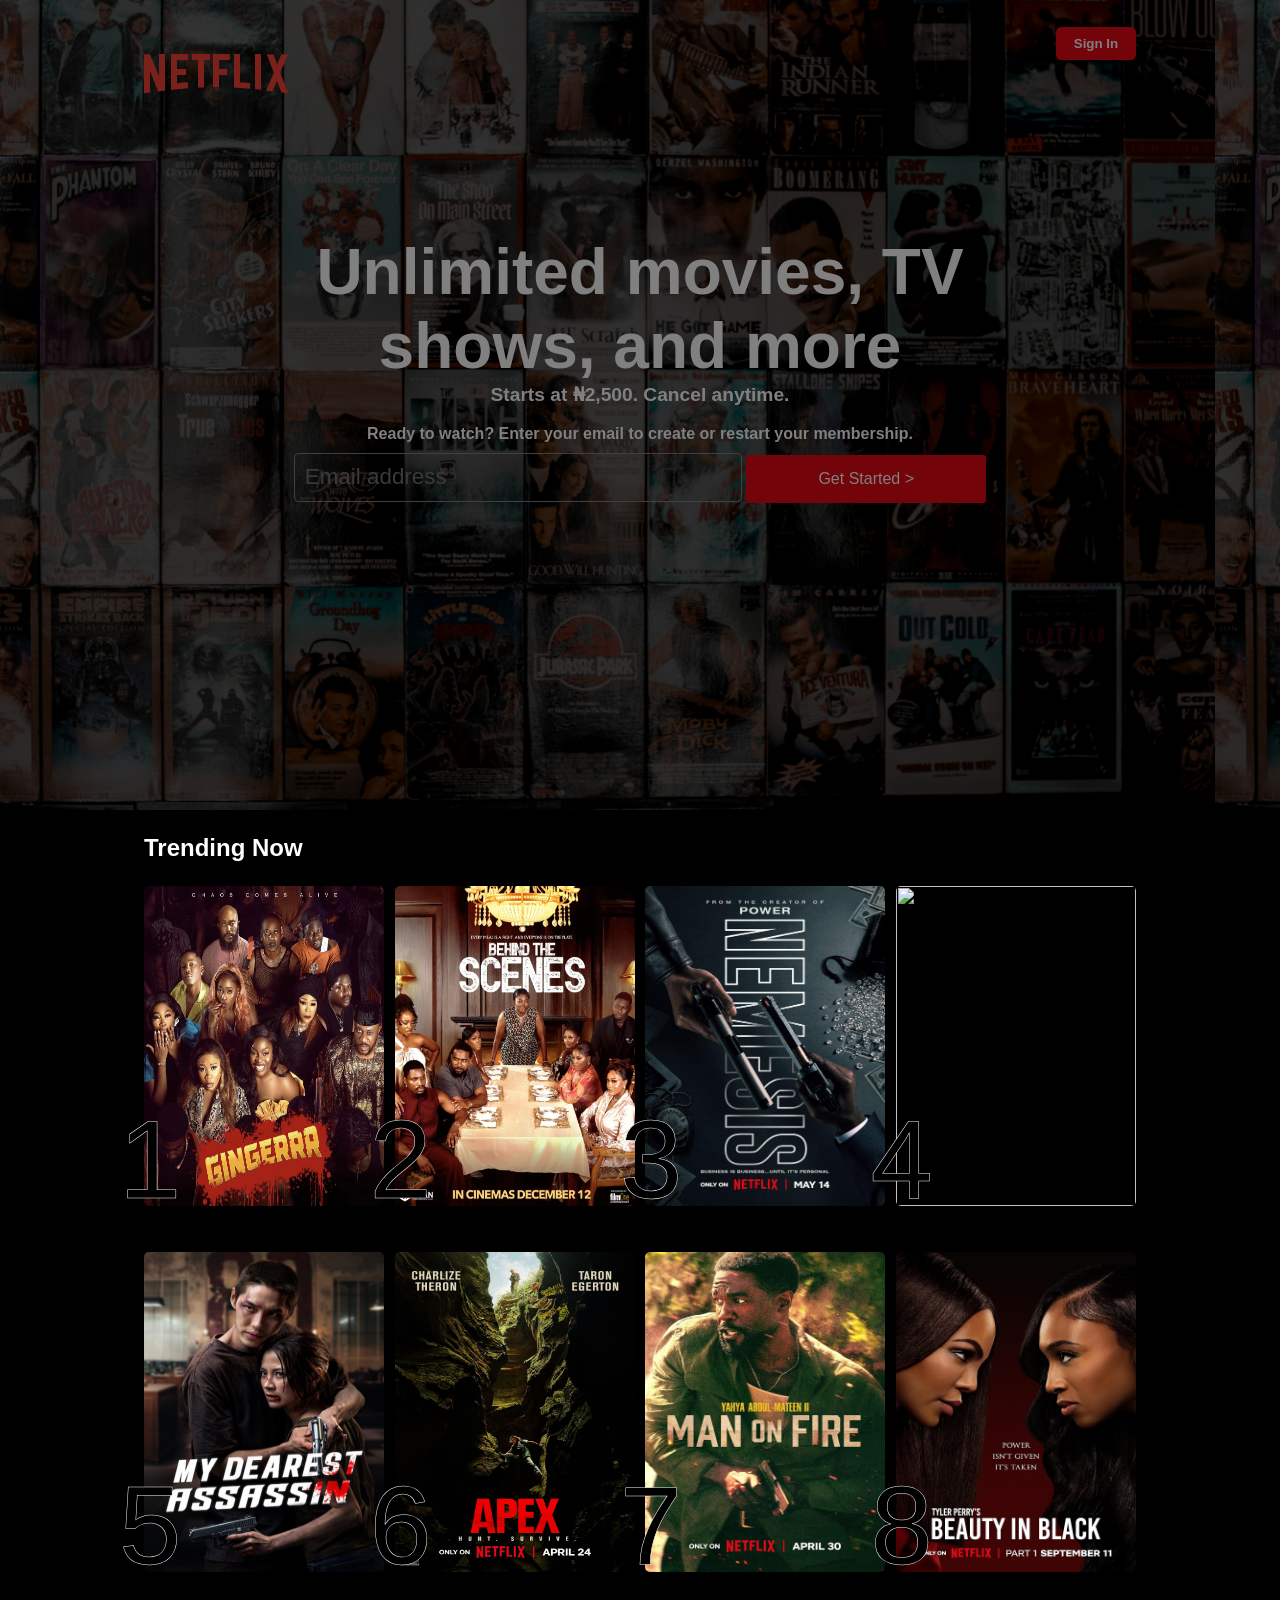
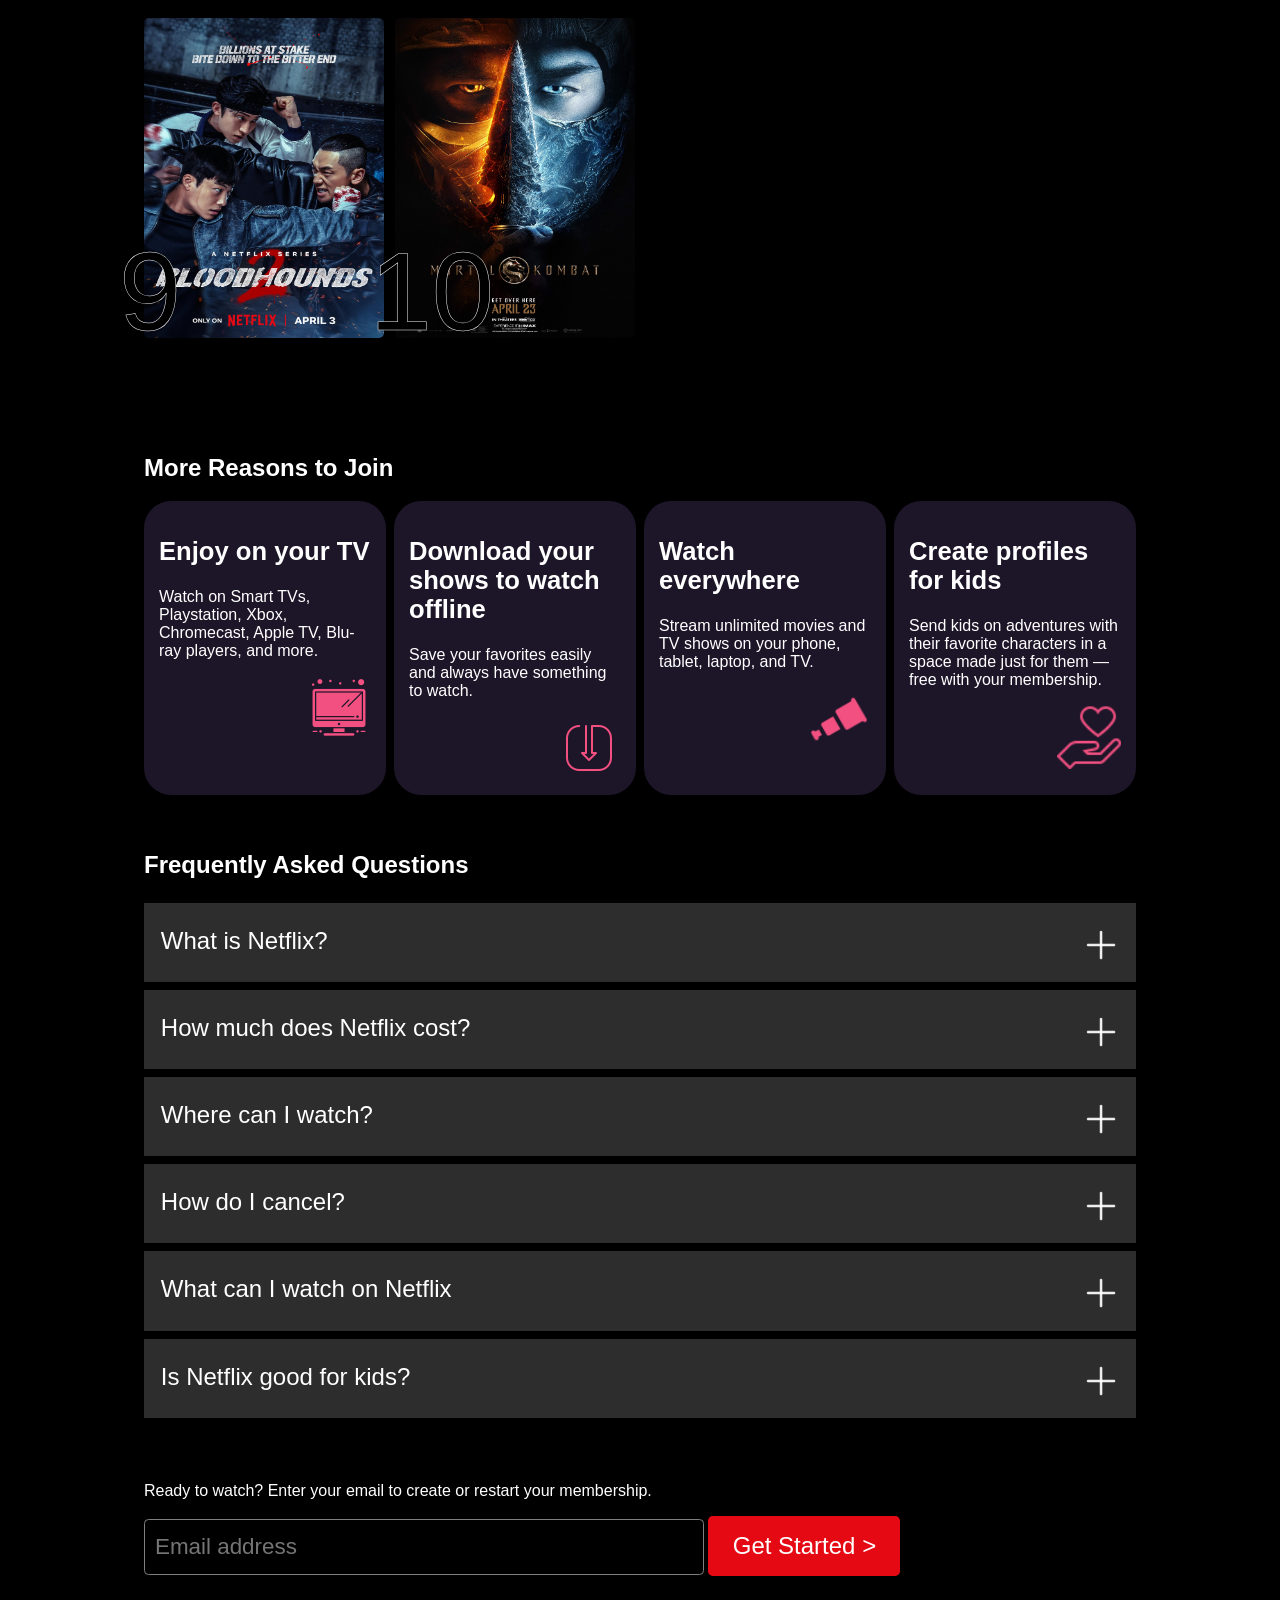
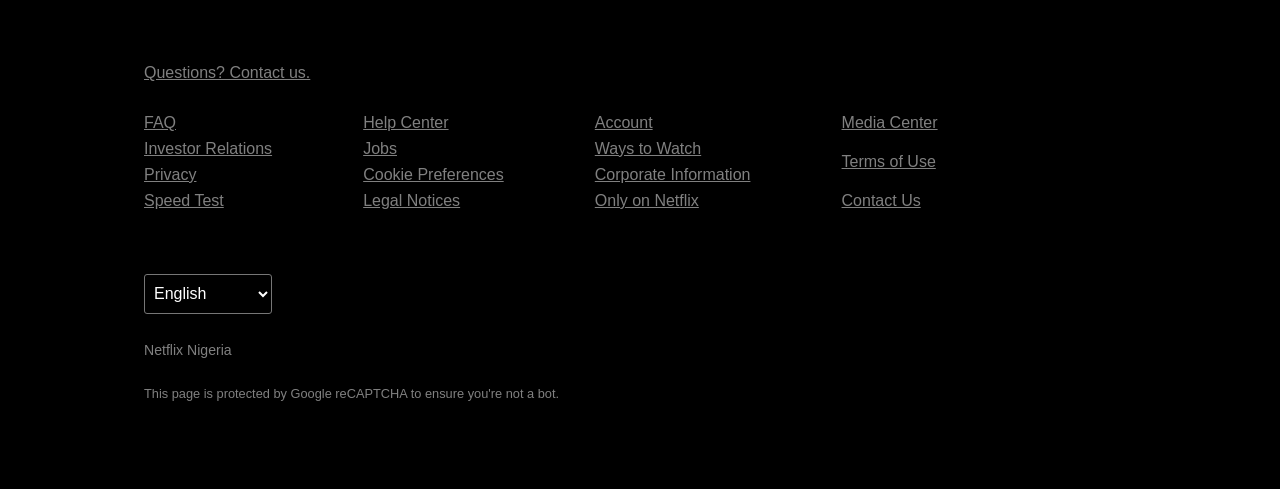
==== index.html @ 7371b861 "Initial commit" ====
<!DOCTYPE html>
<html lang="en">
<head>
    <meta charset="UTF-8">
    <meta name="viewport" content="width=device-width, initial-scale=1.0">
    <title>Netflix</title>
    <link rel="icon" type="favicon" href="icons8-logo-netflix-24.png">
    <link rel="stylesheet" href="styles.css">
</head>
<body>
    <header>
            <div class="netflix_homecontainer">
               <img src="./3icons8-netflix-144.png" alt="netflix icon">
               <button class="sign-in-btn" >Sign In</button>
            </div>
            <div class="unlimited">
                <div class="box1">
                    <h1>Unlimited movies, TV <br> shows, and more</h1>
                    <p>Starts at ₦2,500. Cancel anytime.</p>
                </div>
            <h3>Ready to watch? Enter your email to create or 
                restart your membership.</h3>
                <div class="emailBox">
                    <input type="email" name="email" id="email" placeholder="Email address"> 
                    <button>Get Started  <span>></span></button>
                </div>
            
            </div>
            
    </header>

    <main>
        <section id="trending">
            <h3>Trending Now</h3>
            <div class="images">
                <div class="img-wrap">
                    <img src="./Poster-For-Gingerrr-1.webp" alt="" >
                    <span class="numbers">1</span>
                </div>
                <div class="img-wrap">
                    <img src="./BehindD-Scenes-IMG_3564-819x1024.webp" alt="" >
                    <span class="numbers">2</span>
                </div>
                
                <div class="img-wrap">
                    <img src="./Nemesis-MV5BMGYzNjUyYWYtNDg2NC00NzAxLTlkMDUtMmYxZWZmZmYzYmZjXkEyXkFqcGc@._V1_FMjpg_UX1000_.jpg" alt="" >
                    <span class="numbers">3</span>
                </div>

                <div class="img-wrap">
                    <img src="./Swapped-AAAABWy559RcK_PTwyt5V8CttlzLTkTy3cL6qH5QWCn32JVSv22ynH2OghNn5Aw58WtPgfqC7fvyrW8QZIBTL5_FaH18kTXhejs95BYx.jpg" alt="" >
                    <span class="numbers">4</span>
                </div>

                <div class="img-wrap">
                    <img src="./MyDearestAss-p32919399_p_v8_aa.jpg" alt="" >
                    <span class="numbers">5</span>
                </div>

                <div class="img-wrap">
                    <img src="./Apex-MV5BNjUzODE2ZWYtMDdiMS00ZTA0LWI4MzEtNDkyODNiNmIwMWY1XkEyXkFqcGc@._V1_.jpg" alt="" >
                    <span class="numbers">6</span>
                </div>

                <div class="img-wrap">
                    <img src="./Man-on-fire_MV5BZjFlMTMyZTAtY2NiZS00NzdjLWEwZTUtNDJjYjI4ZmU4NTBiXkEyXkFqcGc@._V1_FMjpg_UX1000_.jpg" alt="" >
                    <span class="numbers">7</span>
                </div>

                <div class="img-wrap">
                    <img src="./Beauty-in-black-MV5BYWU5MmRjZjAtYjA3ZC00YjBkLWFiNGMtYTNhNmZlYzhlM2NkXkEyXkFqcGc@._V1_FMjpg_UX1000_.jpg" alt="" >
                    <span class="numbers">8</span>
                </div>

                <div class="img-wrap">
                    <img src="/BloodHounds-MV5BYjhjZmYwYjItYjA1Yy00NzkwLTk1OWMtZjYzZTg2MWFiYmFjXkEyXkFqcGc@._V1_.jpg" alt="" >
                    <span class="numbers">9</span>
                </div>

                <div class="img-wrap">
                    <img src="./mortal-combat_MV5BNmRmN2I5M2EtNDA1Ny00N2ZmLWE3YWYtMjQ1NTFjY2Q4NWM5XkEyXkFqcGc@._V1_.jpg" alt="" >
                    <span class="numbers">10</span>
                </div>
            </div>
            
        </section>

        <section id="join">
            <h3>More Reasons to Join</h3>
            <div class="boxes">
               
                    <div class="box-organizer">
                        <div>
                            <h1>Enjoy on your TV</h1>
                            <p>Watch on Smart TVs, Playstation, Xbox, 
                            Chromecast, Apple TV, Blu-ray players, and more.</p>
                        </div>
                        <div  class="box-organizer-images">
                            <img class="boxImgs" src="./icons8-television-64.png" alt="television icon">
                        </div>
                        
                    </div>

                    <div class="box-organizer">
                        <div>
                            <h1>Download your shows to watch offline</h1>
                            <p>Save your favorites easily and always 
                                have something to watch.</p>
                        </div>
                        <div class="box-organizer-images">
                            <img class="boxImgs" src="./icons8-download-64.png" alt="download icon" >
                        </div>
                        
                    </div>

                    <div class="box-organizer">
                        <div>
                            <h1>Watch everywhere</h1>
                            <p>Stream unlimited movies and TV 
                            shows on your phone, tablet, laptop, and TV.</p>
                        </div>
                        <div  class="box-organizer-images">
                            <img class="boxImgs" src="./icons8-telescope-60.png" alt="telescope icon">
                        </div>
                        
                    </div>

                    <div class="box-organizer">
                        <div>
                            <h1>Create profiles for kids</h1>
                        <p>Send kids on adventures with their favorite 
                            characters in a space made just for them — 
                            free with your membership.</p>
                        </div>
                        <div  class="box-organizer-images">
                            <img class="boxImgs" src="./icons8-trust-50.png" 
                            alt="love icon above hand to signify trust">
                        </div>
                    </div>
                    
              
            </div>
        </section>

        <section id="questions">
            <h3>Frequently Asked Questions</h3>
            <div class="questions-box-container">
                <div class="questionsSpace">What is Netflix?<img src="./icons8-plus-math-96.png" alt="plus sign"></div> 
                <div class="questionsSpace">How much does Netflix cost?<img src="./icons8-plus-math-96.png" alt="plus sign"></div>
                <div class="questionsSpace">Where can I watch?<img src="./icons8-plus-math-96.png" alt="plus sign"></div>
                <div class="questionsSpace">How do I cancel?<img src="./icons8-plus-math-96.png" alt="plus sign"></div>
                <div class="questionsSpace">What can I watch on Netflix<img src="./icons8-plus-math-96.png" alt="plus sign"></div>
                <div class="questionsSpace">Is Netflix good for kids?<img src="./icons8-plus-math-96.png" alt="plus sign"></div>
            </div>
           
        </section>
    </main>

    <div class="ready2watch">
        <p>Ready to watch? Enter your email to create or restart your membership.</p>
        <input type="email" name="email" id="email" placeholder="Email address"> <button>Get Started ></button>
    </div>

    <footer>
        <a href="">Questions? Contact us.</a>
        <div class="contact">
            <div>
                <a href="">FAQ</a>
                <a href="">Investor Relations</a>
                <a href="">Privacy</a>
                <a href="">Speed Test</a>
            </div>
            <div>
                <a href="">Help Center</a>
                <a href="">Jobs</a>
                <a href="">Cookie Preferences</a>
                <a href="">Legal Notices</a>
            </div>
            <div>
                <a href="">Account</a>
                <a href="">Ways to Watch</a>
                <a href="">Corporate Information</a>
                <a href="">Only on Netflix</a>
            </div>
            <div>
                <a href="">Media Center</a>
                <a href="">Terms of Use</a>
                <a href="">Contact Us</a>
            </div>
        </div>
        

        <select name="translate" id="translate"><img src="./icons8-translate-50.png" alt="translate icon" height="1.2em" width="1.2em">English
            <option value="1">English</option>
        </select>
        <div class="netflix-nigeria">
            <p>Netflix Nigeria</p> 

            <p>This page is protected by Google reCAPTCHA to ensure you're not a bot.</p>
        </div>
       
    </footer>
</body>
</html>
---- styles.css ----
html {
    background-color: black;
    color: #fff;
    font-family:Arial, Helvetica, sans-serif ;
}
body {
    margin: 0;
}
/* header code starts here */
header {
    background-image: url(background_mosaic_\ NEtflix-tyson-moultrie-BQTHOGNHo08-unsplash.jpg);
    background-size: contain;
    opacity: 0.5;
   background-color: rgba(0, 0, 0, 0.6);  /* The darkening color layer */
    background-blend-mode: darken;
    height: 90vh;
    width: 100%;
}

.netflix_homecontainer {
    display: flex;
    justify-content: space-between;
    padding: 0 9em;
    /* height: 6.3em; */
}
.sign-in-btn {
    margin-top: 2em;
    height: 2.5em;
    width: 6em;
    border-radius: 0.4em;
    background-color: rgb(229, 9, 20);
    color: #fff;
    font-weight: bold;
    border: 0;
    cursor: pointer;
}
.sign-in-btn:hover {
    background-color: rgb(167, 29, 36);
}

.unlimited {
    display: flex;
    flex-direction: column;
    justify-content: center;
    align-self: center;
    align-items: center;
    text-align: center;
    height: 50vh;
    font-weight: bold;
}
.box1 >h1 {
    font-size: 4em;
    margin: 0;
}
.box1 >p {
    margin: 0;
    margin-bottom: 1em;
    font-size: 1.2em;
} 
.unlimited >h3 {
    margin: 0;
    margin-bottom: 10px;
    font-size: 1em;

}
.emailBox > input {
    height: 2.2em;
    width: 20em;
    padding: 10px;
    box-sizing: border-box;
    background-color: transparent;
    color: white;
    border-radius: 0.2em;
    border: 1px solid gray;
    font-size: 1.4em;
}
.emailBox > button {
    height: 3em;
    width: 15em;
    background-color: rgb(229, 9, 20);
    color: #fff;
    border: 0;
    padding: 10px;
    border-radius: 0.2em;
    font-size: 1em; 
    cursor: pointer;
}
.emailBox > button:hover {
    background-color: rgb(167, 29, 36);
}
/* header code ends here */

main {
    padding: 0 9em;
}

/* trending now */
#trending >h3 {
    font-size: 1.5em;
}



.images {
    display: grid;
    grid-template-columns: repeat(4, 1fr);
    flex-wrap: wrap;
    box-sizing: border-box;
    gap: 10px;
}
.img-wrap {
    position: relative;
    display: inline-block;
}
.img-wrap img {
    border-radius: 5px;
    height: 20em;
    width: 15em;
    cursor: pointer; 
    margin-bottom: 2em;
}
.numbers {
    position: absolute;
   font-size: 7em;
   bottom: 18px;
   left: -25px;
   color: black;
   -webkit-text-stroke: 0.5px white;
}

.img-wrap:hover {
    transition: transform 0.3s ease-in-out;
    transform: scale(1.1);
}
/* join section starts here */
#join {
    /* box-sizing: border-box; */
    width: 100%;
    margin-top: 5em;

}
#join h3 {
    margin-bottom: 0.8em;
    font-size: 1.5em;
}
.boxes {
    display: grid;                          /* corrections to the uploaded version */    
    grid-auto-rows: 1fr;                    /* corrections to the uploaded version */    
    grid-template-columns: repeat(4, 1fr);  /* corrections to the uploaded version */    
    gap: 0.5em;
    /* box-sizing: border-box; */
   
}
.boxes >div {
    border-radius: 1.7rem;
    /* height: 17rem; */        /* corrections to the uploaded version */    
    /* width: 20rem; */         /* corrections to the uploaded version */    
    padding: 15px;
    background-color: #1d1629;
    box-sizing: border-box;      /* corrections to the uploaded version */    
}
.box-organizer {
    display: flex;
    flex-direction: column;
    justify-content: space-between;
   
}
.box-organizer >div {
    height: 90%;
}
.box-organizer >div>h1 {
    font-size: 1.6rem;
}
.box-organizer >div>p {
    align-self: center;
}

.box-organizer-images {
    display: flex;
    width: 100%;
    height: 100%;
    justify-content: flex-end;
}
.boxImgs {
    height: 4em;
}

/* join section ends here */

#questions {
    margin-top: 3.5em;
}
#questions h3 {
    font-size: 1.5em;
}
.questionsSpace {
    display: flex;
    justify-content: space-between;
    background-color: #2D2D2D;
    height: 1.3em;
    padding: 1em 0.7em;
    font-size: 1.5em;
    cursor: pointer;
}
.questionsSpace:hover {
    background-color: #414141;
}
.questionsSpace:active {
    border: none;
}
.questionsSpace img {
    height: 1.5em;
    justify-self: center;
}
.questions-box-container {
    display: flex;
    flex-direction: column;
    justify-items: center;
    gap: 0.5em;
}

/* ready2watch starts here */
.ready2watch {
    justify-self: center;
    margin-top: 4em;
    gap: 0.5em;
    padding: 0 9em;
    text-wrap: nowrap;
}
.ready2watch p {
    justify-self: center;;
}
.ready2watch input {
    height: 2.5em;
    width: 25em;
    padding: 10px;
    box-sizing: border-box;
    background-color: transparent;
    color: white;
    border-radius: 0.2em;
    border: 1px solid gray;
    font-size: 1.4em;
}

.ready2watch button {
    height: 2.5em;
    width: 8em;
    background-color: rgb(229, 9, 20);
    color: #fff;
    border: 0;
    padding: 10px;
    border-radius: 0.2em;
    font-size: 1.5em; 
    cursor: pointer;
}
.ready2watch button:hover {
    background-color: rgb(167, 29, 36);
} 
/* ready2watch ends here */
footer {
    width: 100%;
    color: gray;
    padding: 0 9em;
    margin: 5.5em 0;
    box-sizing: border-box;
}
footer a {
    color: gray;
    font-size: 1em;
}
.contact {
    display: flex;
    width: 80%;
    margin-top: 2em;
    justify-content: space-between;
}
.contact div {
    display: flex;
    flex-direction: column;
    justify-content: space-between;
    gap: 0.5em;
}
select {
    background-color: transparent;
    color: white;
    font-size: 1em;
    margin-top: 4em;
    height: 2.5em;
    width: 8em;
    padding: 5px;
    border-radius: 3px;
}

.netflix-nigeria {
    font-size: 0.8em;
}
.netflix-nigeria p {
    margin: 2em 0;
}
.netflix-nigeria p:first-child {
    font-size: 1.1em;
}
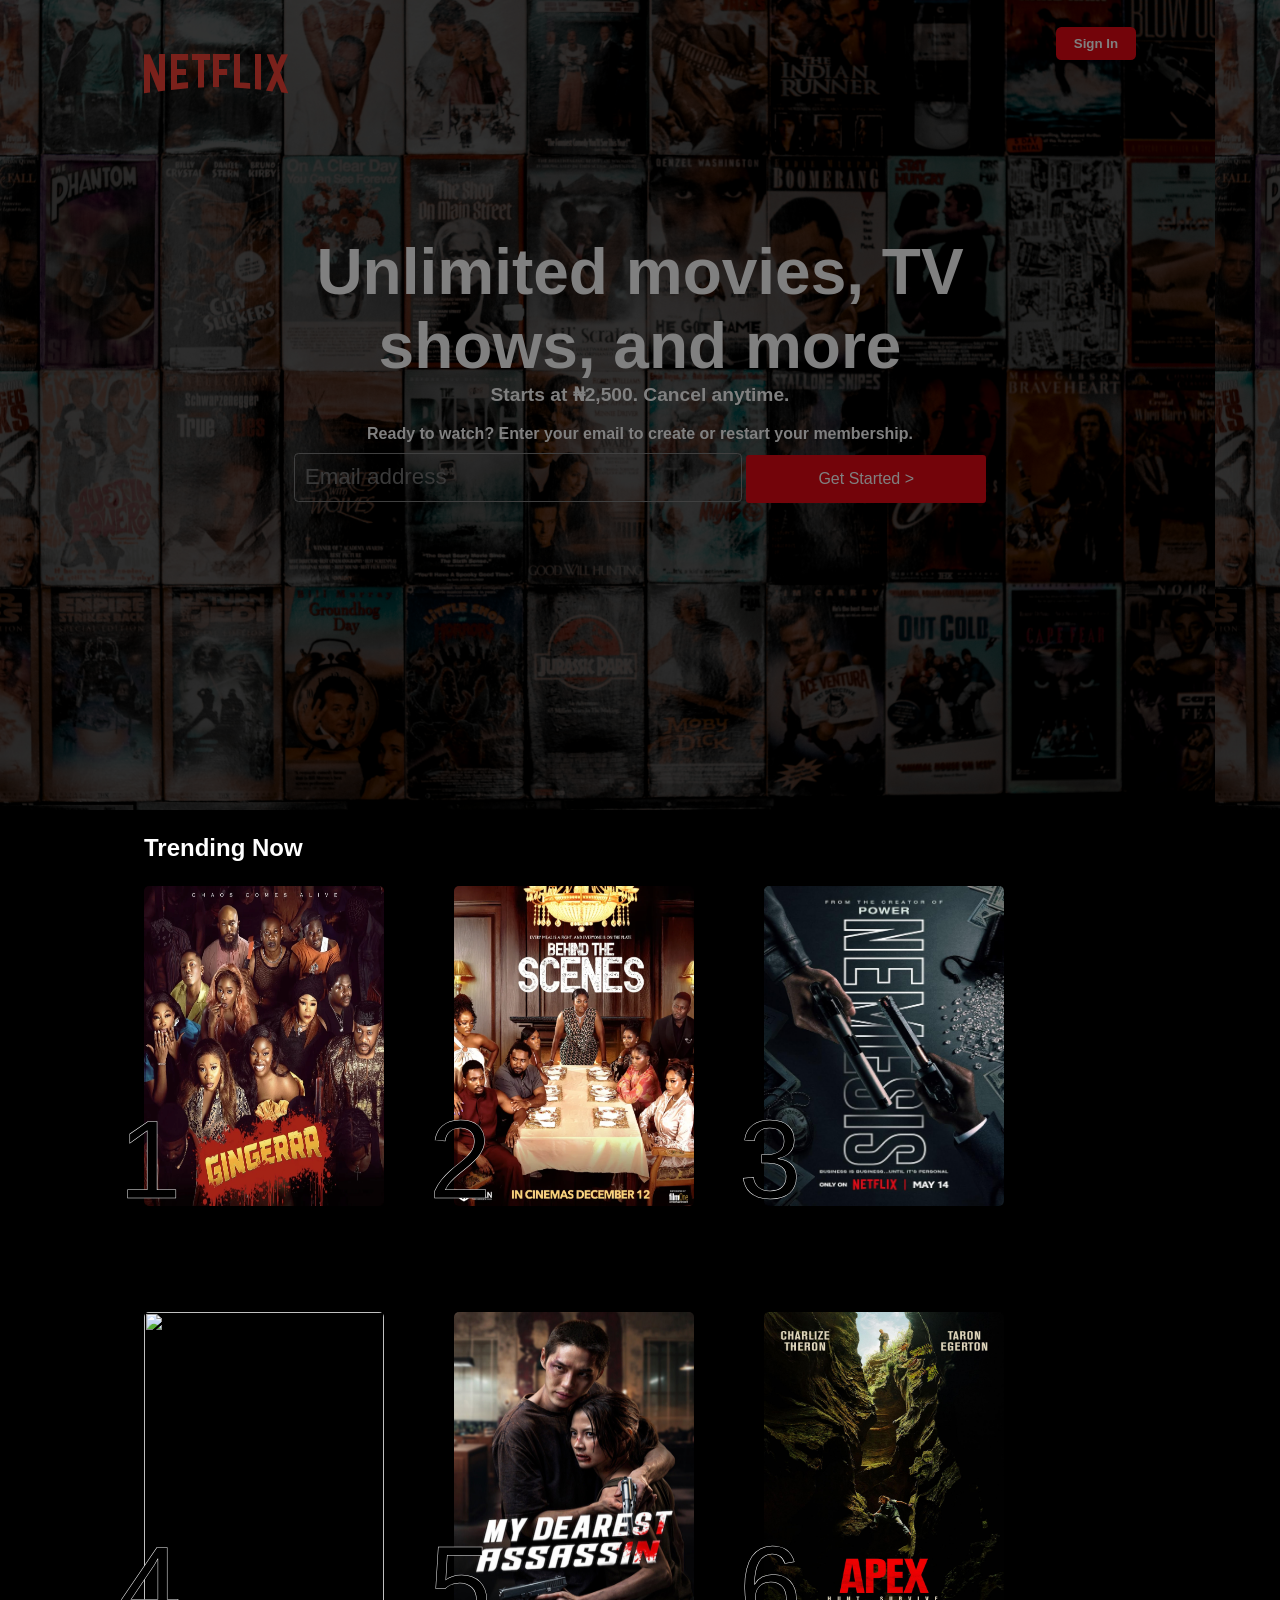
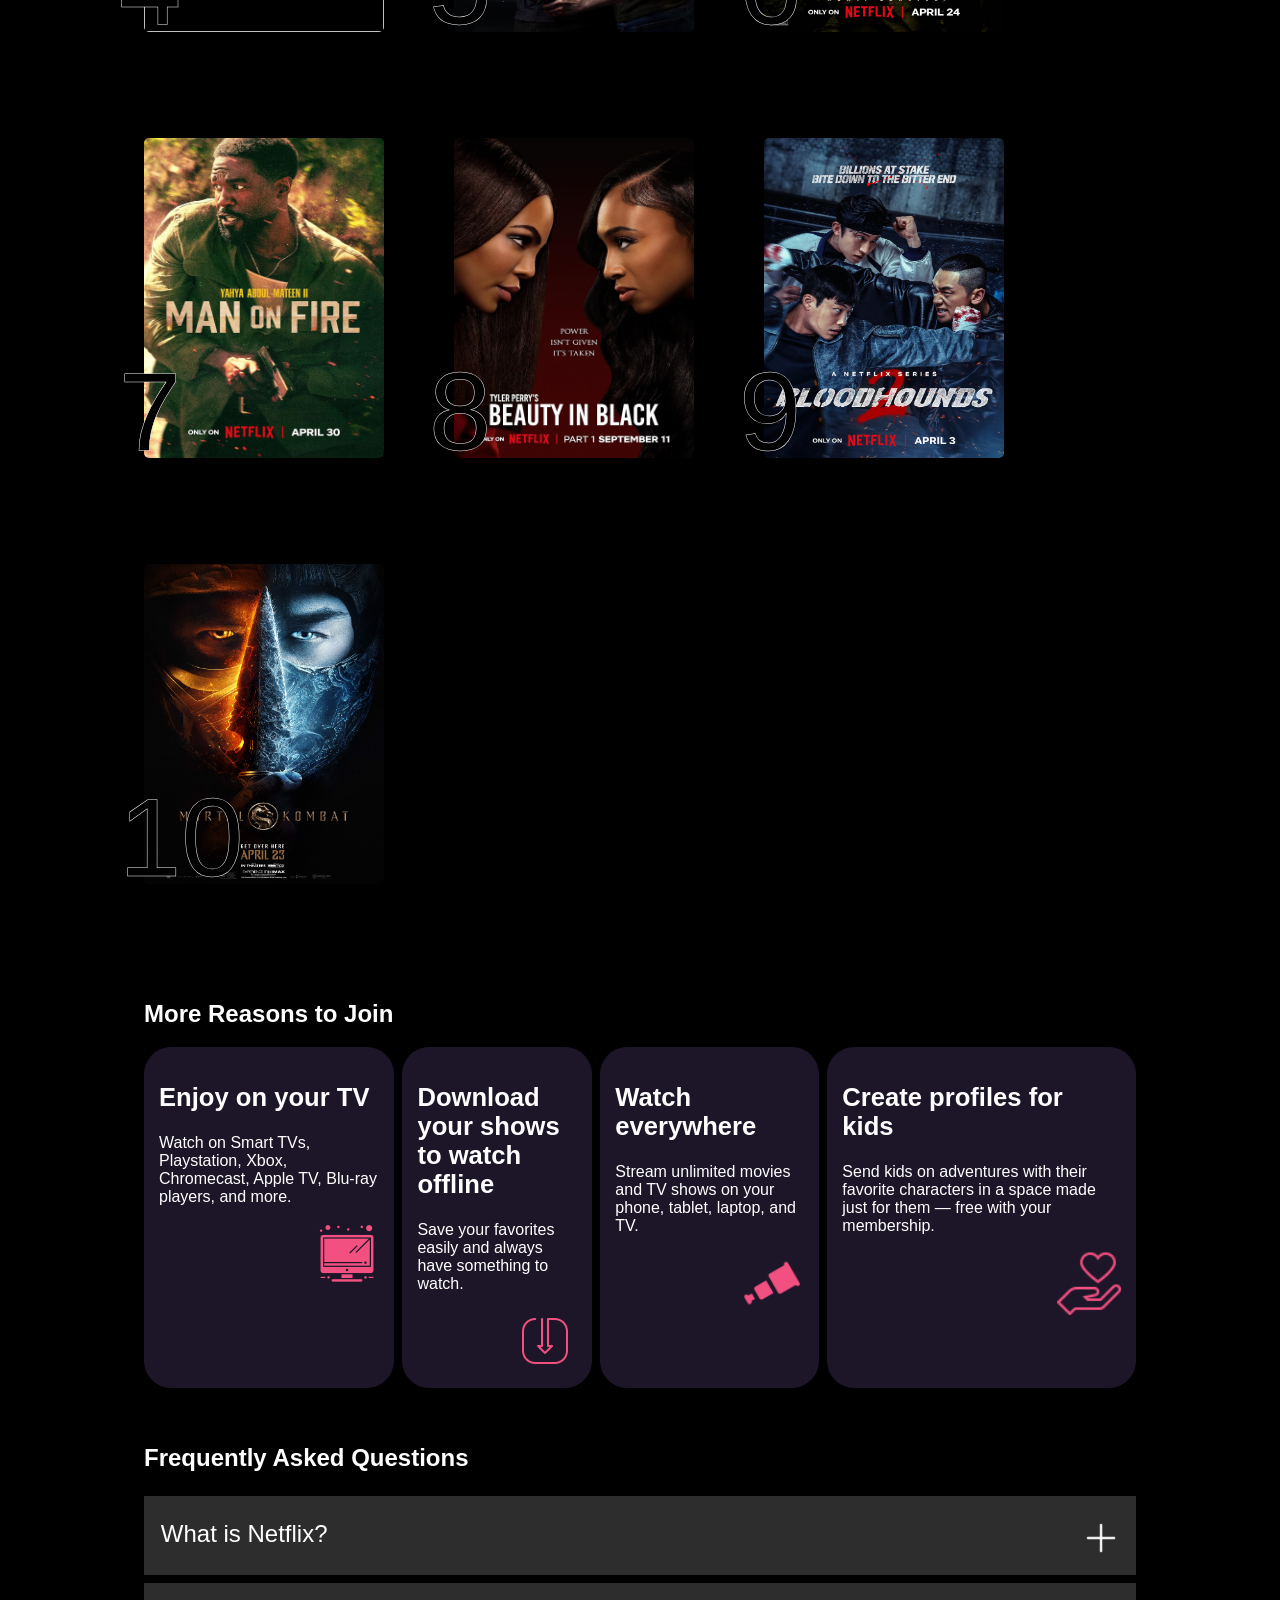
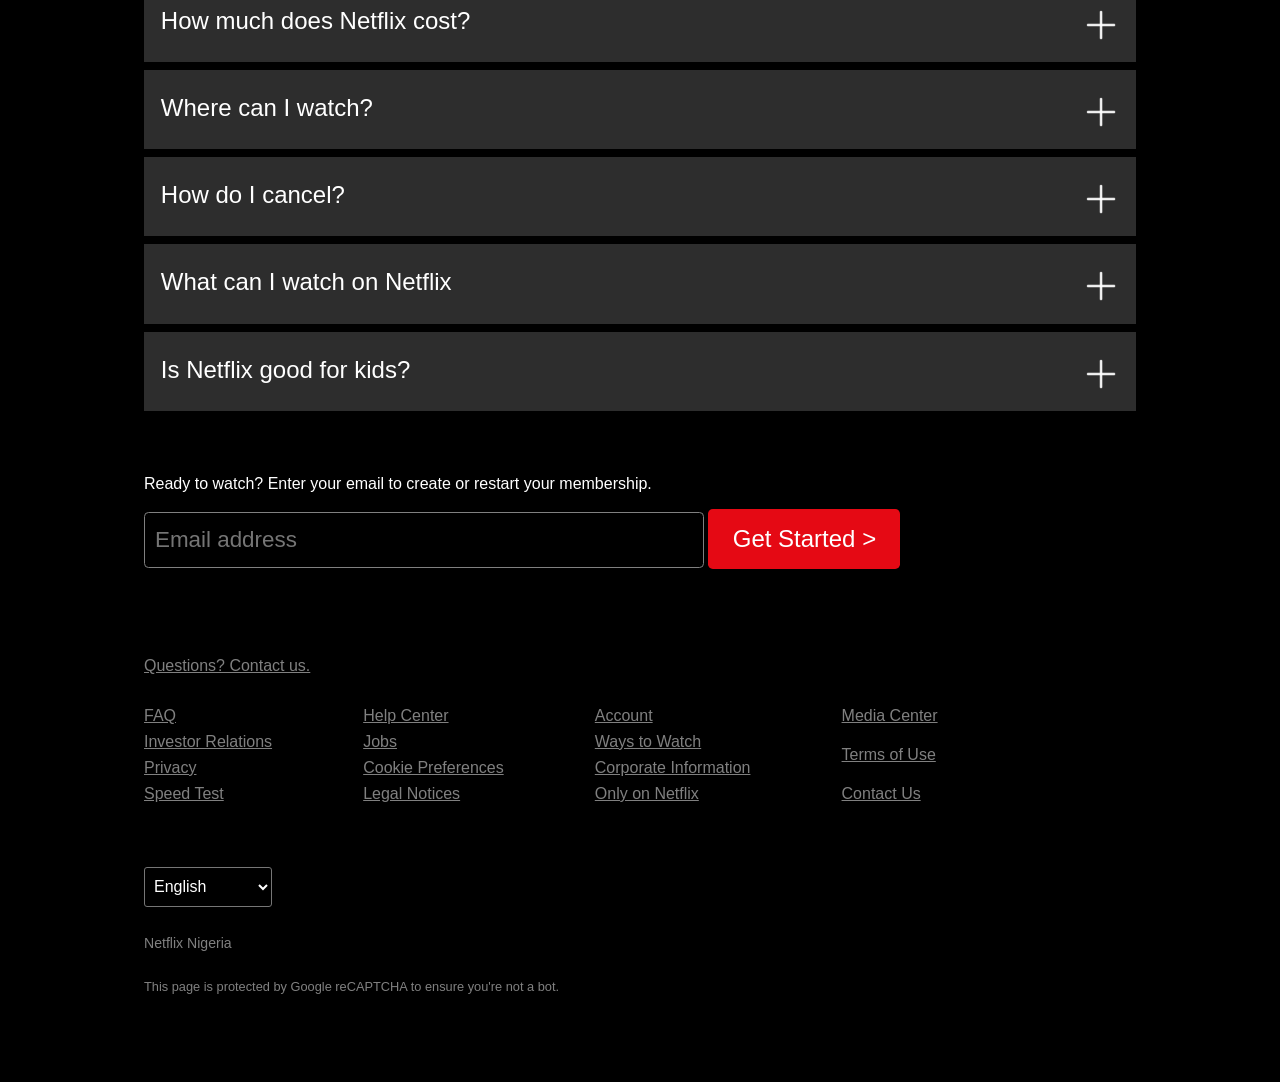
==== commit cc9bddc5: "commit" ====
--- a/index.html
+++ b/index.html
@@ -4,13 +4,13 @@
     <meta charset="UTF-8">
     <meta name="viewport" content="width=device-width, initial-scale=1.0">
     <title>Netflix</title>
-    <link rel="icon" type="favicon" href="icons8-logo-netflix-24.png">
+    <link rel="icon" type="favicon" href="favicon.png">
     <link rel="stylesheet" href="styles.css">
 </head>
 <body>
     <header>
             <div class="netflix_homecontainer">
-               <img src="./3icons8-netflix-144.png" alt="netflix icon">
+               <img src ="./3icons8-netflix-144.png" alt="netflix icon">
                <button class="sign-in-btn" >Sign In</button>
             </div>
             <div class="unlimited">
@@ -26,6 +26,7 @@
                 </div>
             
             </div>
+           
             
     </header>
 
--- a/styles.css
+++ b/styles.css
@@ -102,11 +102,10 @@
 
 
 .images {
-    display: grid;
-    grid-template-columns: repeat(4, 1fr);
+    display: flex;
     flex-wrap: wrap;
     box-sizing: border-box;
-    gap: 10px;
+    gap: 70px;
 }
 .img-wrap {
     position: relative;
@@ -144,9 +143,7 @@
     font-size: 1.5em;
 }
 .boxes {
-    display: grid;                          /* corrections to the uploaded version */    
-    grid-auto-rows: 1fr;                    /* corrections to the uploaded version */    
-    grid-template-columns: repeat(4, 1fr);  /* corrections to the uploaded version */    
+    display: flex;                          /* corrections to the uploaded version */                      /* corrections to the uploaded version */    
     gap: 0.5em;
     /* box-sizing: border-box; */
    
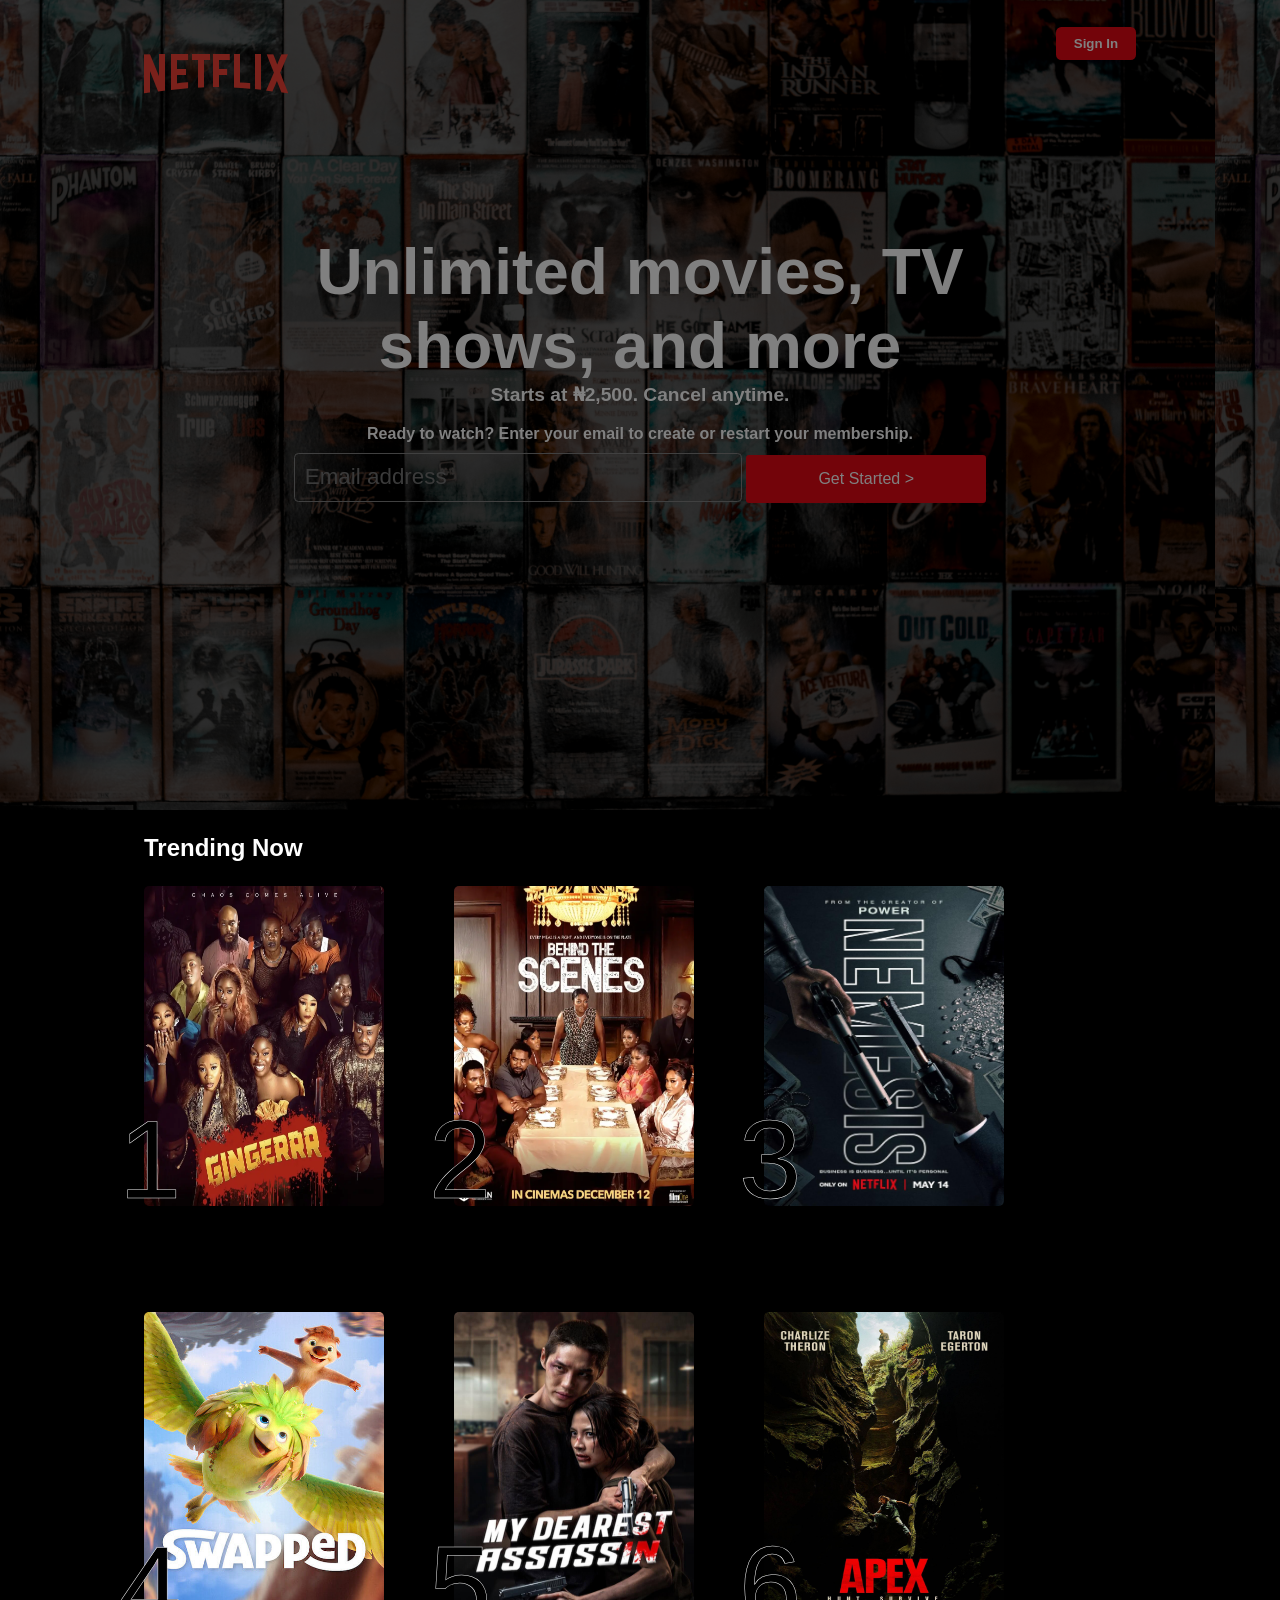
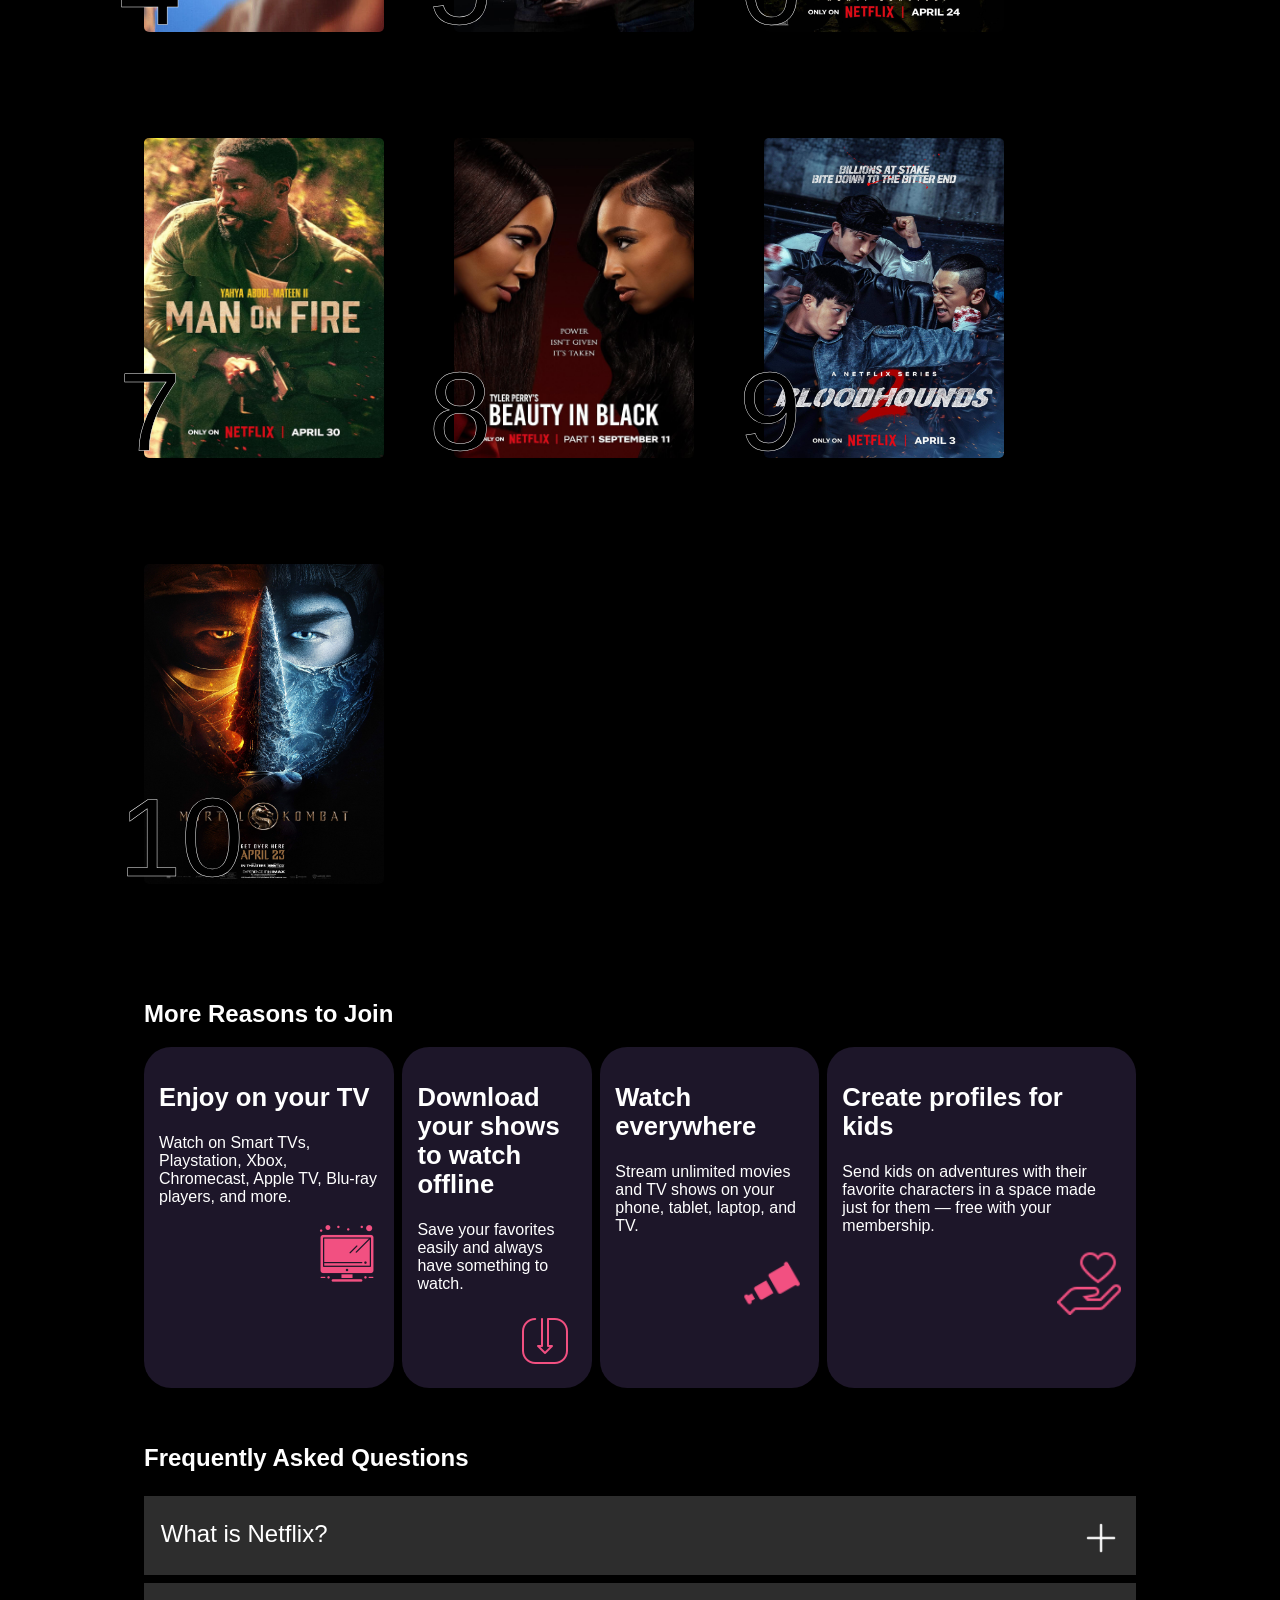
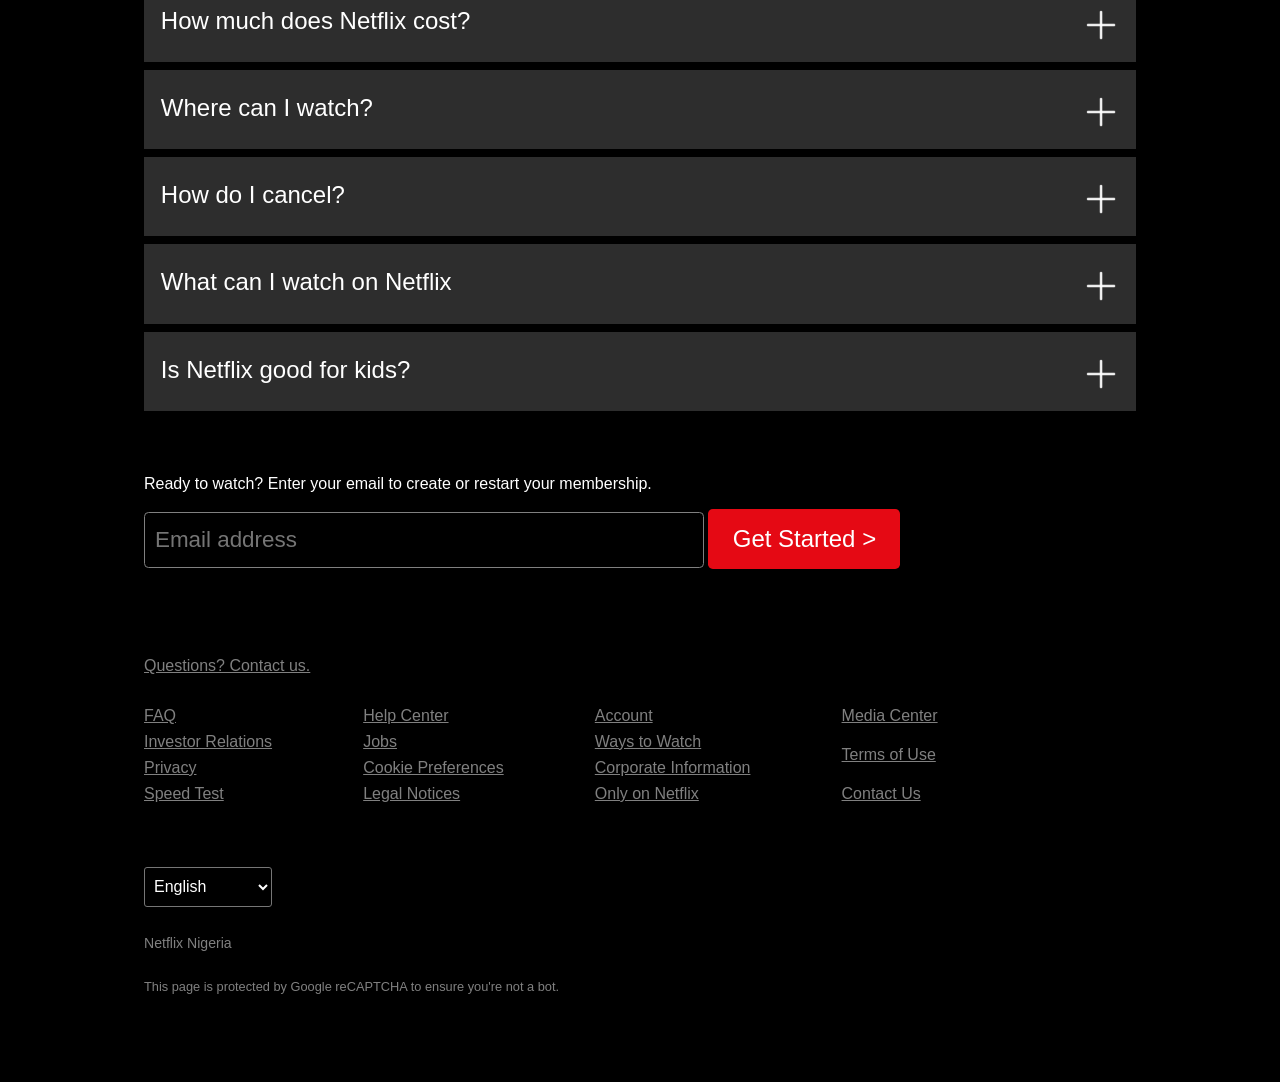
==== commit 010451d9: "new html" ====
--- a/index.html
+++ b/index.html
@@ -10,7 +10,7 @@
 <body>
     <header>
             <div class="netflix_homecontainer">
-               <img src ="./3icons8-netflix-144.png" alt="netflix icon">
+               <img src ="./img/netflix-logo-large.png" alt="netflix icon">
                <button class="sign-in-btn" >Sign In</button>
             </div>
             <div class="unlimited">
@@ -26,7 +26,6 @@
                 </div>
             
             </div>
-           
             
     </header>
 
@@ -35,51 +34,51 @@
             <h3>Trending Now</h3>
             <div class="images">
                 <div class="img-wrap">
-                    <img src="./Poster-For-Gingerrr-1.webp" alt="" >
+                    <img src="./img/poster-ginger.webp" alt="" >
                     <span class="numbers">1</span>
                 </div>
                 <div class="img-wrap">
-                    <img src="./BehindD-Scenes-IMG_3564-819x1024.webp" alt="" >
+                    <img src="./img/behind-scenes.webp" alt="" >
                     <span class="numbers">2</span>
                 </div>
                 
                 <div class="img-wrap">
-                    <img src="./Nemesis-MV5BMGYzNjUyYWYtNDg2NC00NzAxLTlkMDUtMmYxZWZmZmYzYmZjXkEyXkFqcGc@._V1_FMjpg_UX1000_.jpg" alt="" >
+                    <img src="./img/nemesis.jpg" alt="" >
                     <span class="numbers">3</span>
                 </div>
 
                 <div class="img-wrap">
-                    <img src="./Swapped-AAAABWy559RcK_PTwyt5V8CttlzLTkTy3cL6qH5QWCn32JVSv22ynH2OghNn5Aw58WtPgfqC7fvyrW8QZIBTL5_FaH18kTXhejs95BYx.jpg" alt="" >
+                    <img src="./img/swapped.jpg" alt="" >
                     <span class="numbers">4</span>
                 </div>
 
                 <div class="img-wrap">
-                    <img src="./MyDearestAss-p32919399_p_v8_aa.jpg" alt="" >
+                    <img src="./img/my-dearest-ass.jpg" alt="" >
                     <span class="numbers">5</span>
                 </div>
 
                 <div class="img-wrap">
-                    <img src="./Apex-MV5BNjUzODE2ZWYtMDdiMS00ZTA0LWI4MzEtNDkyODNiNmIwMWY1XkEyXkFqcGc@._V1_.jpg" alt="" >
+                    <img src="./img/apex.jpg" alt="" >
                     <span class="numbers">6</span>
                 </div>
 
                 <div class="img-wrap">
-                    <img src="./Man-on-fire_MV5BZjFlMTMyZTAtY2NiZS00NzdjLWEwZTUtNDJjYjI4ZmU4NTBiXkEyXkFqcGc@._V1_FMjpg_UX1000_.jpg" alt="" >
+                    <img src="./img/man-on-fire.jpg" alt="" >
                     <span class="numbers">7</span>
                 </div>
 
                 <div class="img-wrap">
-                    <img src="./Beauty-in-black-MV5BYWU5MmRjZjAtYjA3ZC00YjBkLWFiNGMtYTNhNmZlYzhlM2NkXkEyXkFqcGc@._V1_FMjpg_UX1000_.jpg" alt="" >
+                    <img src="./img/beauty-in-black.jpg" alt="" >
                     <span class="numbers">8</span>
                 </div>
 
                 <div class="img-wrap">
-                    <img src="/BloodHounds-MV5BYjhjZmYwYjItYjA1Yy00NzkwLTk1OWMtZjYzZTg2MWFiYmFjXkEyXkFqcGc@._V1_.jpg" alt="" >
+                    <img src="/img/bloodhounds.jpg" alt="" >
                     <span class="numbers">9</span>
                 </div>
 
                 <div class="img-wrap">
-                    <img src="./mortal-combat_MV5BNmRmN2I5M2EtNDA1Ny00N2ZmLWE3YWYtMjQ1NTFjY2Q4NWM5XkEyXkFqcGc@._V1_.jpg" alt="" >
+                    <img src="./img/mortal-combat.jpg" alt="" >
                     <span class="numbers">10</span>
                 </div>
             </div>
@@ -97,7 +96,7 @@
                             Chromecast, Apple TV, Blu-ray players, and more.</p>
                         </div>
                         <div  class="box-organizer-images">
-                            <img class="boxImgs" src="./icons8-television-64.png" alt="television icon">
+                            <img class="boxImgs" src="./img/tv-icon.png" alt="television icon">
                         </div>
                         
                     </div>
@@ -109,7 +108,7 @@
                                 have something to watch.</p>
                         </div>
                         <div class="box-organizer-images">
-                            <img class="boxImgs" src="./icons8-download-64.png" alt="download icon" >
+                            <img class="boxImgs" src="./img/download-icon.png" alt="download icon" >
                         </div>
                         
                     </div>
@@ -121,7 +120,7 @@
                             shows on your phone, tablet, laptop, and TV.</p>
                         </div>
                         <div  class="box-organizer-images">
-                            <img class="boxImgs" src="./icons8-telescope-60.png" alt="telescope icon">
+                            <img class="boxImgs" src="./img/telescope-icon.png" alt="telescope icon">
                         </div>
                         
                     </div>
@@ -134,7 +133,7 @@
                             free with your membership.</p>
                         </div>
                         <div  class="box-organizer-images">
-                            <img class="boxImgs" src="./icons8-trust-50.png" 
+                            <img class="boxImgs" src="./img/trust-icon.png" 
                             alt="love icon above hand to signify trust">
                         </div>
                     </div>
@@ -146,12 +145,12 @@
         <section id="questions">
             <h3>Frequently Asked Questions</h3>
             <div class="questions-box-container">
-                <div class="questionsSpace">What is Netflix?<img src="./icons8-plus-math-96.png" alt="plus sign"></div> 
-                <div class="questionsSpace">How much does Netflix cost?<img src="./icons8-plus-math-96.png" alt="plus sign"></div>
-                <div class="questionsSpace">Where can I watch?<img src="./icons8-plus-math-96.png" alt="plus sign"></div>
-                <div class="questionsSpace">How do I cancel?<img src="./icons8-plus-math-96.png" alt="plus sign"></div>
-                <div class="questionsSpace">What can I watch on Netflix<img src="./icons8-plus-math-96.png" alt="plus sign"></div>
-                <div class="questionsSpace">Is Netflix good for kids?<img src="./icons8-plus-math-96.png" alt="plus sign"></div>
+                <div class="questionsSpace">What is Netflix?<img src="./img/plus-icon.png" alt="plus sign"></div> 
+                <div class="questionsSpace">How much does Netflix cost?<img src="./img/plus-icon.png" alt="plus sign"></div>
+                <div class="questionsSpace">Where can I watch?<img src="./img/plus-icon.png" alt="plus sign"></div>
+                <div class="questionsSpace">How do I cancel?<img src="./img/plus-icon.png" alt="plus sign"></div>
+                <div class="questionsSpace">What can I watch on Netflix<img src="./img/plus-icon.png" alt="plus sign"></div>
+                <div class="questionsSpace">Is Netflix good for kids?<img src="./img/plus-icon.png" alt="plus sign"></div>
             </div>
            
         </section>
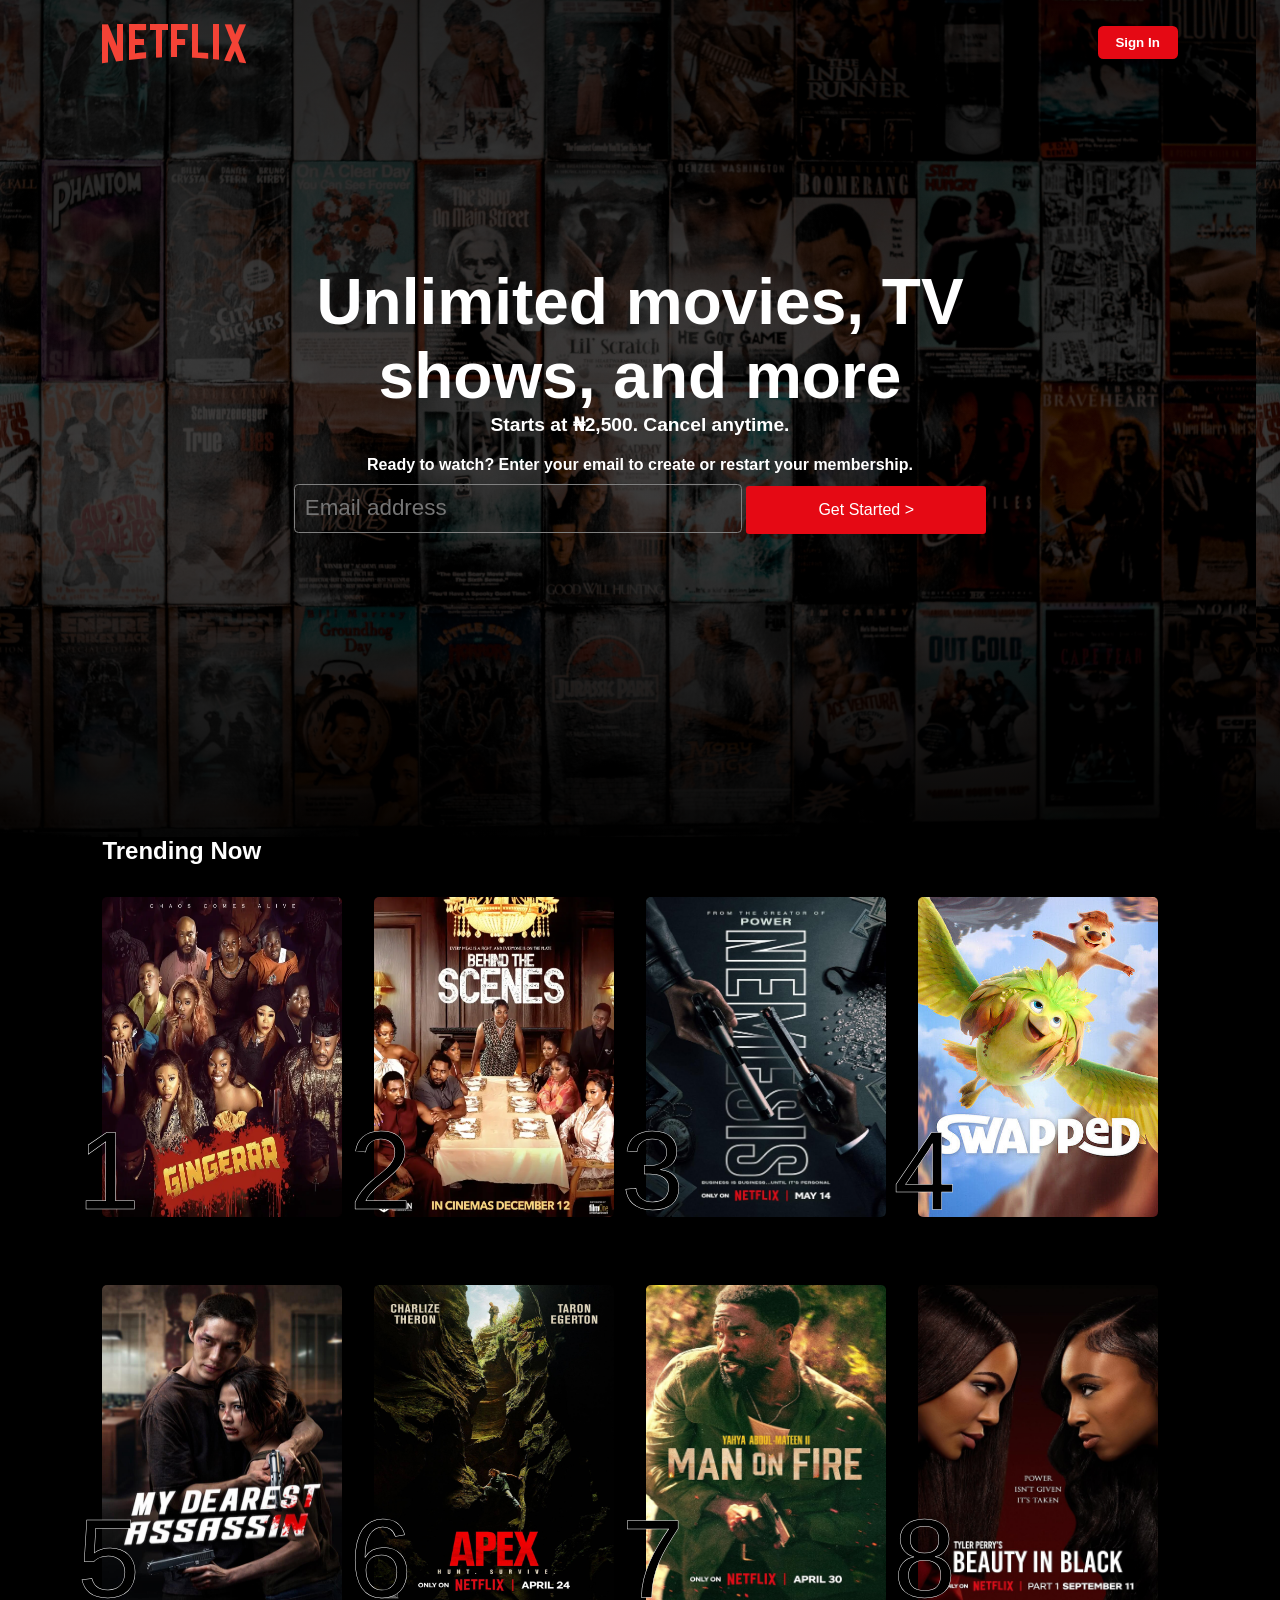
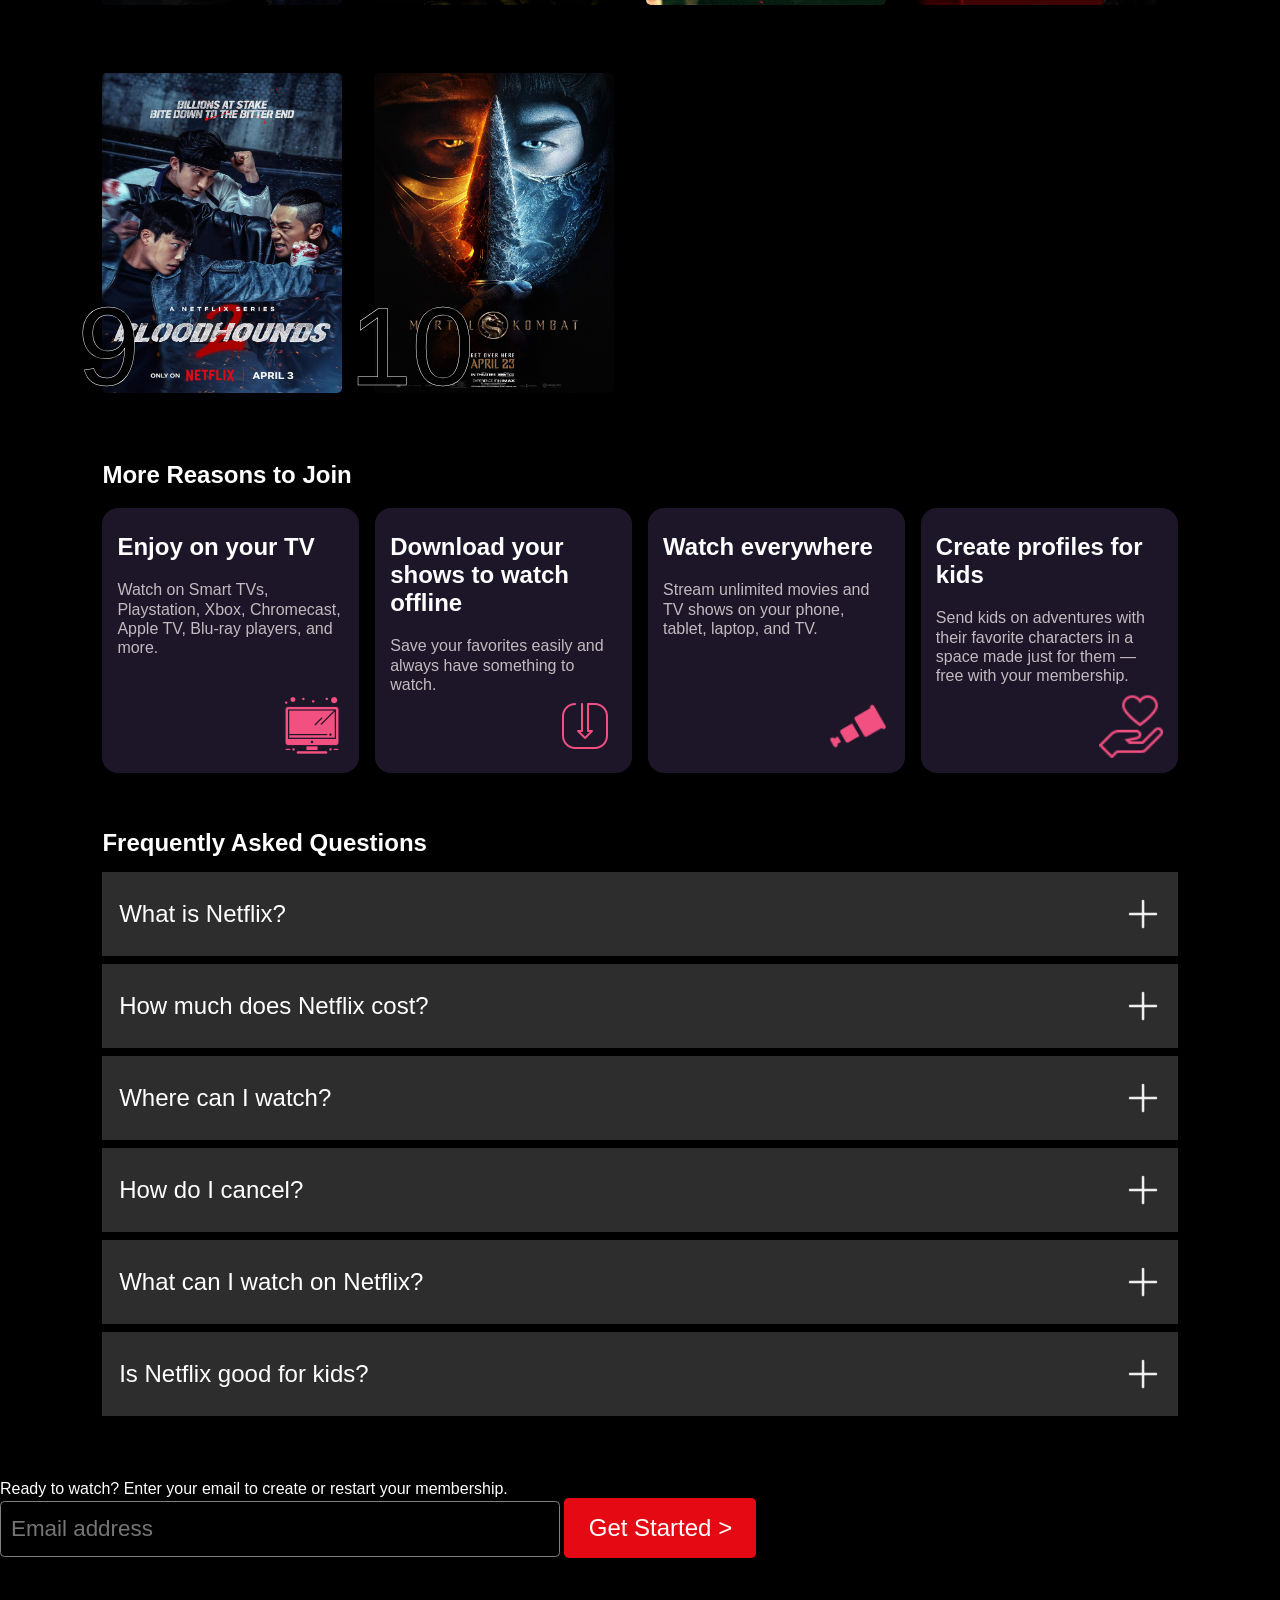
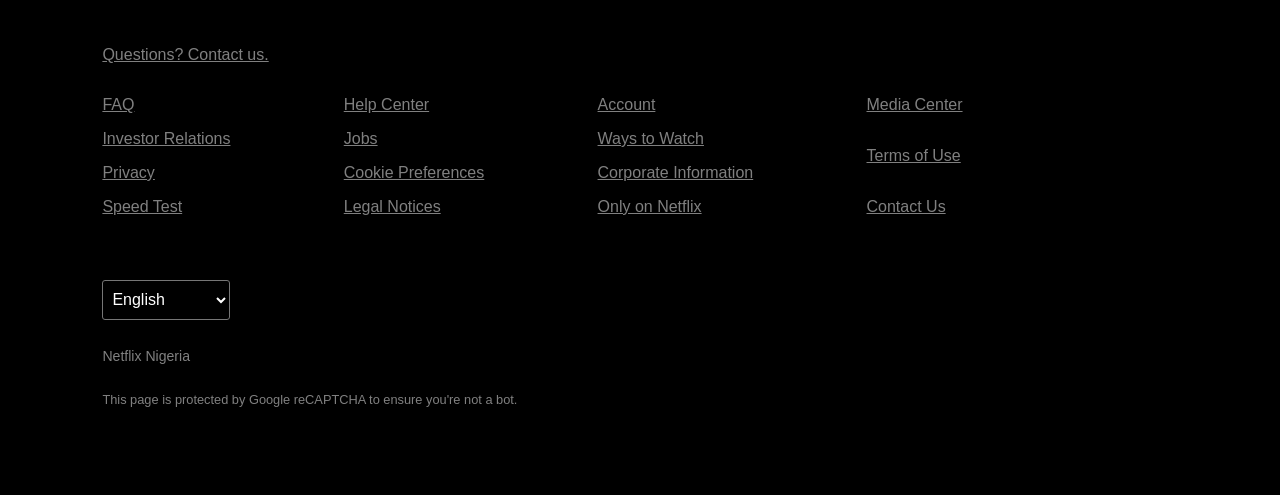
==== commit fbca2f4d: "final update" ====
--- a/index.html
+++ b/index.html
@@ -4,31 +4,32 @@
     <meta charset="UTF-8">
     <meta name="viewport" content="width=device-width, initial-scale=1.0">
     <title>Netflix</title>
-    <link rel="icon" type="favicon" href="favicon.png">
+    <link rel="icon" type="favicon" href="favicon1.png">
     <link rel="stylesheet" href="styles.css">
 </head>
 <body>
-    <header>
+    <section id="heroSection">
+        <header>
             <div class="netflix_homecontainer">
-               <img src ="./img/netflix-logo-large.png" alt="netflix icon">
+               <img src="./img/netflix-logo-large.png" alt="netflix icon">
                <button class="sign-in-btn" >Sign In</button>
             </div>
-            <div class="unlimited">
-                <div class="box1">
-                    <h1>Unlimited movies, TV <br> shows, and more</h1>
-                    <p>Starts at ₦2,500. Cancel anytime.</p>
-                </div>
+        </header>
+
+        <div class="unlimited">
+            <div class="box1">
+                <h1>Unlimited movies, TV <br> shows, and more</h1>
+                <p>Starts at ₦2,500. Cancel anytime.</p>
+            </div>
             <h3>Ready to watch? Enter your email to create or 
-                restart your membership.</h3>
-                <div class="emailBox">
-                    <input type="email" name="email" id="email" placeholder="Email address"> 
-                    <button>Get Started  <span>></span></button>
-                </div>
-            
-            </div>
-            
-    </header>
-
+            restart your membership.</h3>
+            <div class="emailBox">
+                <input type="email" name="email" id="hero-email" placeholder="Email address"> 
+                <button>Get Started  <span>></span></button>
+            </div>
+        
+        </div>
+    </section>
     <main>
         <section id="trending">
             <h3>Trending Now</h3>
@@ -73,7 +74,7 @@
                 </div>
 
                 <div class="img-wrap">
-                    <img src="/img/bloodhounds.jpg" alt="" >
+                    <img src="./img/bloodhounds.jpg" alt="" >
                     <span class="numbers">9</span>
                 </div>
 
@@ -87,52 +88,52 @@
 
         <section id="join">
             <h3>More Reasons to Join</h3>
-            <div class="boxes">
+            <div class="box-organizer">
                
-                    <div class="box-organizer">
-                        <div>
-                            <h1>Enjoy on your TV</h1>
+                    <div class="boxes">
+                        <div>
+                            <h3>Enjoy on your TV</h3>
                             <p>Watch on Smart TVs, Playstation, Xbox, 
                             Chromecast, Apple TV, Blu-ray players, and more.</p>
                         </div>
-                        <div  class="box-organizer-images">
+                        <div  class="box-image">
                             <img class="boxImgs" src="./img/tv-icon.png" alt="television icon">
                         </div>
                         
                     </div>
 
-                    <div class="box-organizer">
-                        <div>
-                            <h1>Download your shows to watch offline</h1>
+                    <div class="boxes">
+                        <div>
+                            <h3>Download your shows to watch offline</h3>
                             <p>Save your favorites easily and always 
                                 have something to watch.</p>
                         </div>
-                        <div class="box-organizer-images">
+                        <div class="box-image">
                             <img class="boxImgs" src="./img/download-icon.png" alt="download icon" >
                         </div>
                         
                     </div>
 
-                    <div class="box-organizer">
-                        <div>
-                            <h1>Watch everywhere</h1>
+                    <div class="boxes">
+                        <div>
+                            <h3>Watch everywhere</h3>
                             <p>Stream unlimited movies and TV 
                             shows on your phone, tablet, laptop, and TV.</p>
                         </div>
-                        <div  class="box-organizer-images">
+                        <div  class="box-image">
                             <img class="boxImgs" src="./img/telescope-icon.png" alt="telescope icon">
                         </div>
                         
                     </div>
 
-                    <div class="box-organizer">
-                        <div>
-                            <h1>Create profiles for kids</h1>
+                    <div class="boxes">
+                        <div>
+                            <h3>Create profiles for kids</h3>
                         <p>Send kids on adventures with their favorite 
                             characters in a space made just for them — 
                             free with your membership.</p>
                         </div>
-                        <div  class="box-organizer-images">
+                        <div  class="box-image">
                             <img class="boxImgs" src="./img/trust-icon.png" 
                             alt="love icon above hand to signify trust">
                         </div>
@@ -149,7 +150,7 @@
                 <div class="questionsSpace">How much does Netflix cost?<img src="./img/plus-icon.png" alt="plus sign"></div>
                 <div class="questionsSpace">Where can I watch?<img src="./img/plus-icon.png" alt="plus sign"></div>
                 <div class="questionsSpace">How do I cancel?<img src="./img/plus-icon.png" alt="plus sign"></div>
-                <div class="questionsSpace">What can I watch on Netflix<img src="./img/plus-icon.png" alt="plus sign"></div>
+                <div class="questionsSpace">What can I watch on Netflix?<img src="./img/plus-icon.png" alt="plus sign"></div>
                 <div class="questionsSpace">Is Netflix good for kids?<img src="./img/plus-icon.png" alt="plus sign"></div>
             </div>
            
@@ -158,7 +159,7 @@
 
     <div class="ready2watch">
         <p>Ready to watch? Enter your email to create or restart your membership.</p>
-        <input type="email" name="email" id="email" placeholder="Email address"> <button>Get Started ></button>
+        <input type="email" name="email" id="footer-email" placeholder="Email address"> <button>Get Started ></button>
     </div>
 
     <footer>
@@ -190,7 +191,7 @@
         </div>
         
 
-        <select name="translate" id="translate"><img src="./icons8-translate-50.png" alt="translate icon" height="1.2em" width="1.2em">English
+        <select name="translate" id="translate">
             <option value="1">English</option>
         </select>
         <div class="netflix-nigeria">
--- a/styles.css
+++ b/styles.css
@@ -1,3 +1,8 @@
+* {
+    margin: 0;
+    padding: 0;
+    box-sizing: border-box;
+}
 html {
     background-color: black;
     color: #fff;
@@ -6,25 +11,35 @@
 body {
     margin: 0;
 }
-/* header code starts here */
-header {
-    background-image: url(background_mosaic_\ NEtflix-tyson-moultrie-BQTHOGNHo08-unsplash.jpg);
+/* firstView starts here */
+#heroSection {
+    position: relative;
+    background-image: url(./img/background-mosaic.jpg);
     background-size: contain;
-    opacity: 0.5;
-   background-color: rgba(0, 0, 0, 0.6);  /* The darkening color layer */
-    background-blend-mode: darken;
-    height: 90vh;
+    background-color: rgba(0, 0, 0, 0.6); 
+    height: 93vh;
     width: 100%;
 }
+#heroSection::before {
+    content: '';
+    position: absolute;
+    inset: 0;
+    background:
+      linear-gradient(to bottom, rgba(0,0,0,0.7) 0%, rgba(0,0,0,0.5) 40%, 
+      rgba(0,0,0,0.5) 60%, rgba(0,0,0,0.9) 100%),
+      rgba(0,0,0,0.5);
+  }
 
 .netflix_homecontainer {
     display: flex;
+    align-items: center;
     justify-content: space-between;
-    padding: 0 9em;
-    /* height: 6.3em; */
+    padding: 0 8%;
+    position: relative;
+    z-index: 2;
+    height: 5.3em;
 }
 .sign-in-btn {
-    margin-top: 2em;
     height: 2.5em;
     width: 6em;
     border-radius: 0.4em;
@@ -42,11 +57,12 @@
     display: flex;
     flex-direction: column;
     justify-content: center;
-    align-self: center;
     align-items: center;
     text-align: center;
-    height: 50vh;
+    height: 70vh;
     font-weight: bold;
+    position: relative;
+    z-index: 2;
 }
 .box1 >h1 {
     font-size: 4em;
@@ -67,7 +83,6 @@
     height: 2.2em;
     width: 20em;
     padding: 10px;
-    box-sizing: border-box;
     background-color: transparent;
     color: white;
     border-radius: 0.2em;
@@ -88,28 +103,28 @@
 .emailBox > button:hover {
     background-color: rgb(167, 29, 36);
 }
-/* header code ends here */
-
+/* firstView ends here */
 main {
-    padding: 0 9em;
-}
-
+    padding: 0 8%;
+}
 /* trending now */
 #trending >h3 {
     font-size: 1.5em;
-}
-
-
-
+    margin-bottom: 2rem;
+}
 .images {
     display: flex;
     flex-wrap: wrap;
     box-sizing: border-box;
-    gap: 70px;
+    gap: 2rem;
 }
 .img-wrap {
     position: relative;
     display: inline-block;
+    transition: transform 0.3s ease-in-out;
+}
+.img-wrap:hover {
+    transform: scale(1.1);
 }
 .img-wrap img {
     border-radius: 5px;
@@ -127,55 +142,43 @@
    -webkit-text-stroke: 0.5px white;
 }
 
-.img-wrap:hover {
-    transition: transform 0.3s ease-in-out;
-    transform: scale(1.1);
-}
 /* join section starts here */
 #join {
-    /* box-sizing: border-box; */
     width: 100%;
-    margin-top: 5em;
+    margin-top: 2em;
+    box-sizing: border-box;
 
 }
 #join h3 {
     margin-bottom: 0.8em;
     font-size: 1.5em;
+    margin-top: 10px;
+}
+#join p {
+    line-height: 1.2;
+    color: #ece4e4cc;
+}
+
+.box-organizer {
+    display: flex;      
+    flex-wrap: wrap;  
+    gap: 1em;
+    box-sizing: border-box;
 }
 .boxes {
-    display: flex;                          /* corrections to the uploaded version */                      /* corrections to the uploaded version */    
-    gap: 0.5em;
-    /* box-sizing: border-box; */
-   
-}
-.boxes >div {
-    border-radius: 1.7rem;
-    /* height: 17rem; */        /* corrections to the uploaded version */    
-    /* width: 20rem; */         /* corrections to the uploaded version */    
+    display: flex;
+    flex-direction: column;
+    justify-content: space-between;
+    flex: 1;
+    min-width: 250px;
+    border-radius: 1rem;
+    height: auto;        
+    /* width: 20rem;         */
     padding: 15px;
     background-color: #1d1629;
-    box-sizing: border-box;      /* corrections to the uploaded version */    
-}
-.box-organizer {
-    display: flex;
-    flex-direction: column;
-    justify-content: space-between;
-   
-}
-.box-organizer >div {
-    height: 90%;
-}
-.box-organizer >div>h1 {
-    font-size: 1.6rem;
-}
-.box-organizer >div>p {
-    align-self: center;
-}
-
-.box-organizer-images {
-    display: flex;
-    width: 100%;
-    height: 100%;
+}
+.box-image {
+    display: flex;
     justify-content: flex-end;
 }
 .boxImgs {
@@ -184,17 +187,24 @@
 
 /* join section ends here */
 
+/* question section starts here */
 #questions {
     margin-top: 3.5em;
 }
 #questions h3 {
     font-size: 1.5em;
+    margin-bottom: 15px;
+}
+.questions-box-container {
+    display: flex;
+    flex-direction: column;
+    gap: 0.5em;
 }
 .questionsSpace {
     display: flex;
     justify-content: space-between;
     background-color: #2D2D2D;
-    height: 1.3em;
+    align-items: center;
     padding: 1em 0.7em;
     font-size: 1.5em;
     cursor: pointer;
@@ -209,19 +219,13 @@
     height: 1.5em;
     justify-self: center;
 }
-.questions-box-container {
-    display: flex;
-    flex-direction: column;
-    justify-items: center;
-    gap: 0.5em;
-}
+/* question section ends here */
 
 /* ready2watch starts here */
 .ready2watch {
     justify-self: center;
     margin-top: 4em;
     gap: 0.5em;
-    padding: 0 9em;
     text-wrap: nowrap;
 }
 .ready2watch p {
@@ -231,7 +235,6 @@
     height: 2.5em;
     width: 25em;
     padding: 10px;
-    box-sizing: border-box;
     background-color: transparent;
     color: white;
     border-radius: 0.2em;
@@ -257,9 +260,8 @@
 footer {
     width: 100%;
     color: gray;
-    padding: 0 9em;
+    padding: 0 8%;
     margin: 5.5em 0;
-    box-sizing: border-box;
 }
 footer a {
     color: gray;
@@ -273,9 +275,10 @@
 }
 .contact div {
     display: flex;
+    flex-wrap: wrap;
     flex-direction: column;
     justify-content: space-between;
-    gap: 0.5em;
+    gap: 1rem;
 }
 select {
     background-color: transparent;
@@ -298,4 +301,126 @@
     font-size: 1.1em;
 }
 
-
+@media screen and (max-width: 768px) {
+
+    .netflix_homecontainer,
+    main,
+    footer {
+        padding-left: 1rem;
+        padding-right: 1rem;
+    }
+
+    .netflix_homecontainer img {
+        width: 120px;
+        height: auto;
+    }
+
+    .sign-in-btn {
+        width: 5rem;
+        height: 2.2rem;
+        font-size: 0.9rem;
+    }
+
+    #heroSection {
+        height: auto;
+        min-height: 100vh;
+    }
+
+    .unlimited {
+        padding: 2rem 1rem;
+    }
+
+    .box1 h1 {
+        font-size: 2.2rem;
+        line-height: 1.2;
+    }
+
+    .box1 p {
+        font-size: 1rem;
+    }
+
+    .unlimited h3 {
+        font-size: 0.95rem;
+        padding: 0 1rem;
+    }
+
+    .emailBox {
+        display: flex;
+        flex-direction: column;
+        width: 100%;
+        gap: 1rem;
+        align-items: center;
+    }
+
+    .emailBox input {
+        width: 100%;
+        max-width: 500px;
+    }
+
+    .emailBox button {
+        width: 100%;
+        max-width: 500px;
+    }
+
+    .images {
+        justify-content: center;
+        gap: 1rem;
+    }
+
+    .img-wrap img {
+        width: 140px;
+        height: 200px;
+    }
+
+    .numbers {
+        font-size: 4rem;
+        left: -15px;
+        bottom: 10px;
+    }
+
+    .box-organizer {
+        flex-direction: column;
+    }
+
+    .boxes {
+        width: 100%;
+    }
+
+    .questionsSpace {
+        font-size: 1rem;
+        padding: 1rem;
+        min-height: 60px;
+        align-items: center;
+    }
+
+    .questionsSpace img {
+        width: 20px;
+        height: 20px;
+    }
+
+    .ready2watch {
+        display: flex;
+        flex-direction: column;
+        align-items: center;
+        padding: 0 1rem;
+        text-align: center;
+    }
+
+    .ready2watch input {
+        width: 100%;
+        max-width: 500px;
+        margin-bottom: 1rem;
+    }
+
+    .ready2watch button {
+        width: 100%;
+        max-width: 500px;
+        font-size: 1.2rem;
+    }
+
+    .contact {
+        flex-direction: column;
+        gap: 1rem;
+    }
+}
+
